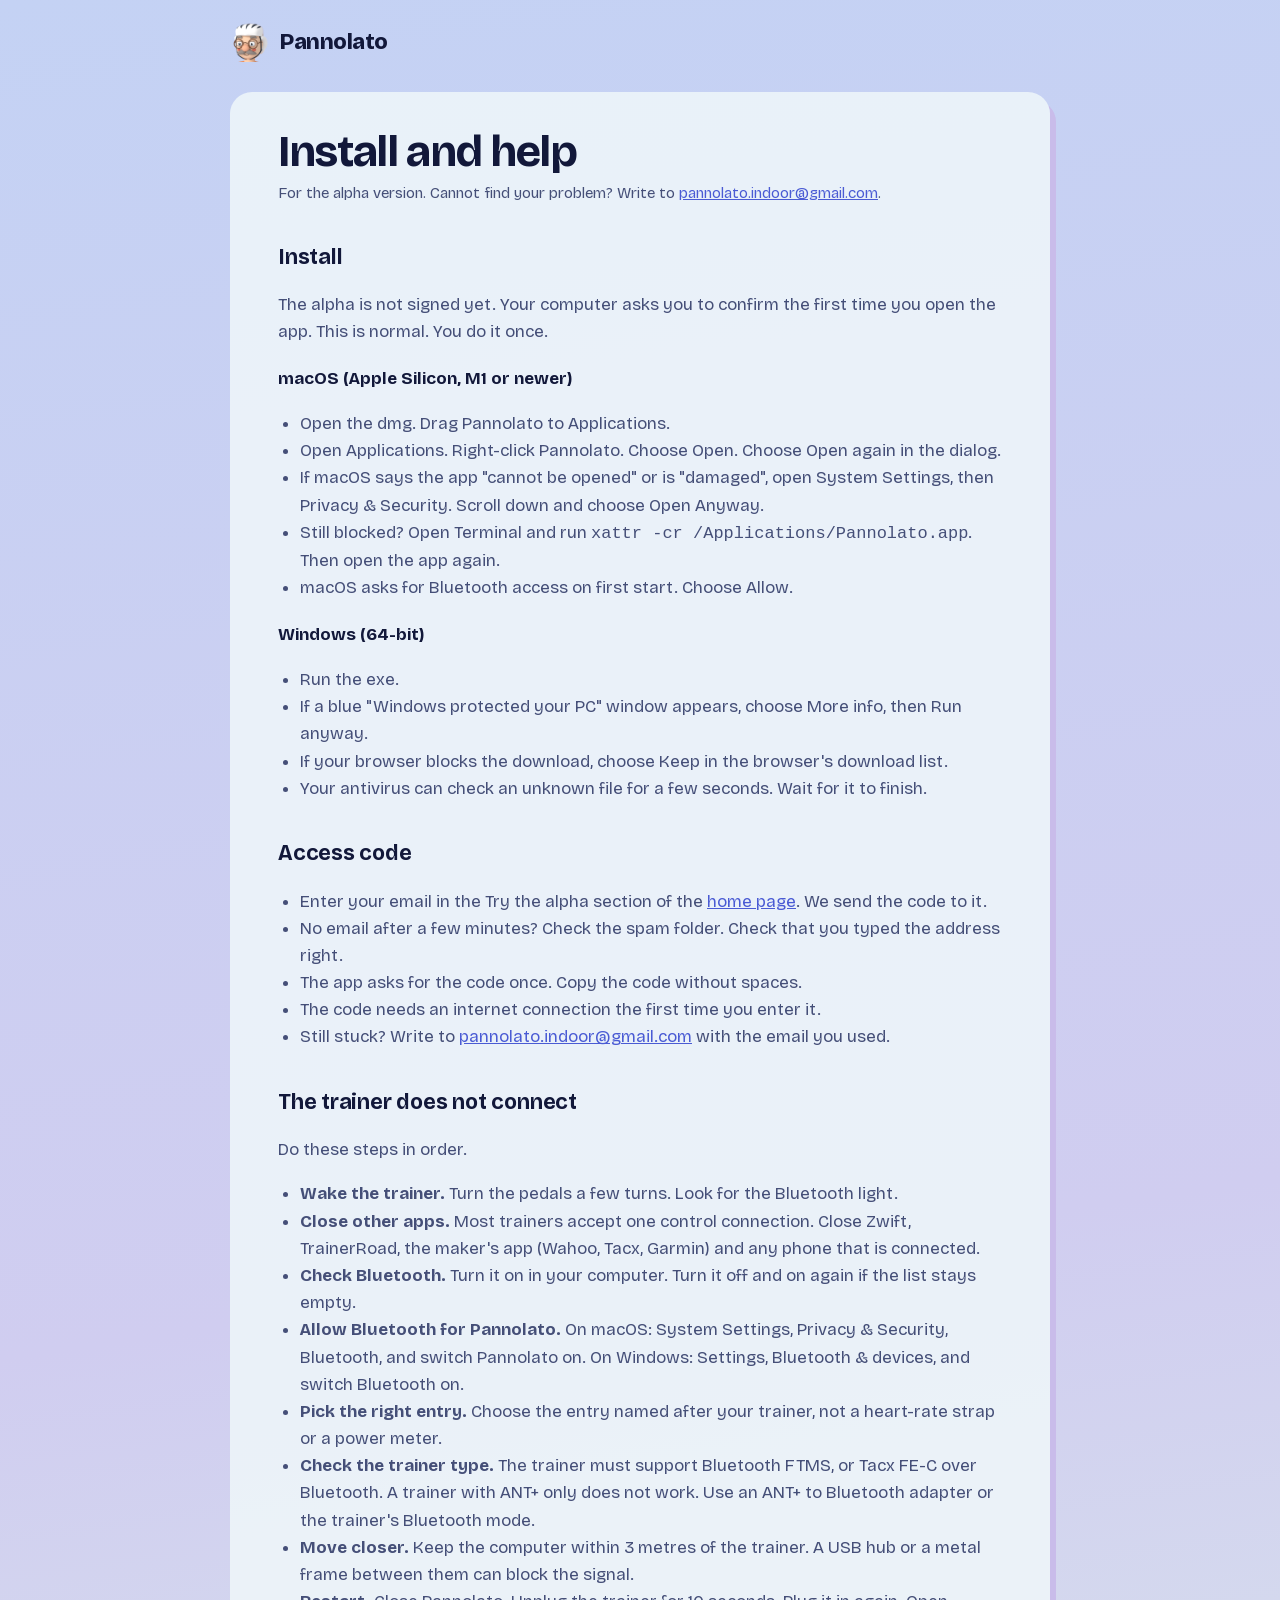
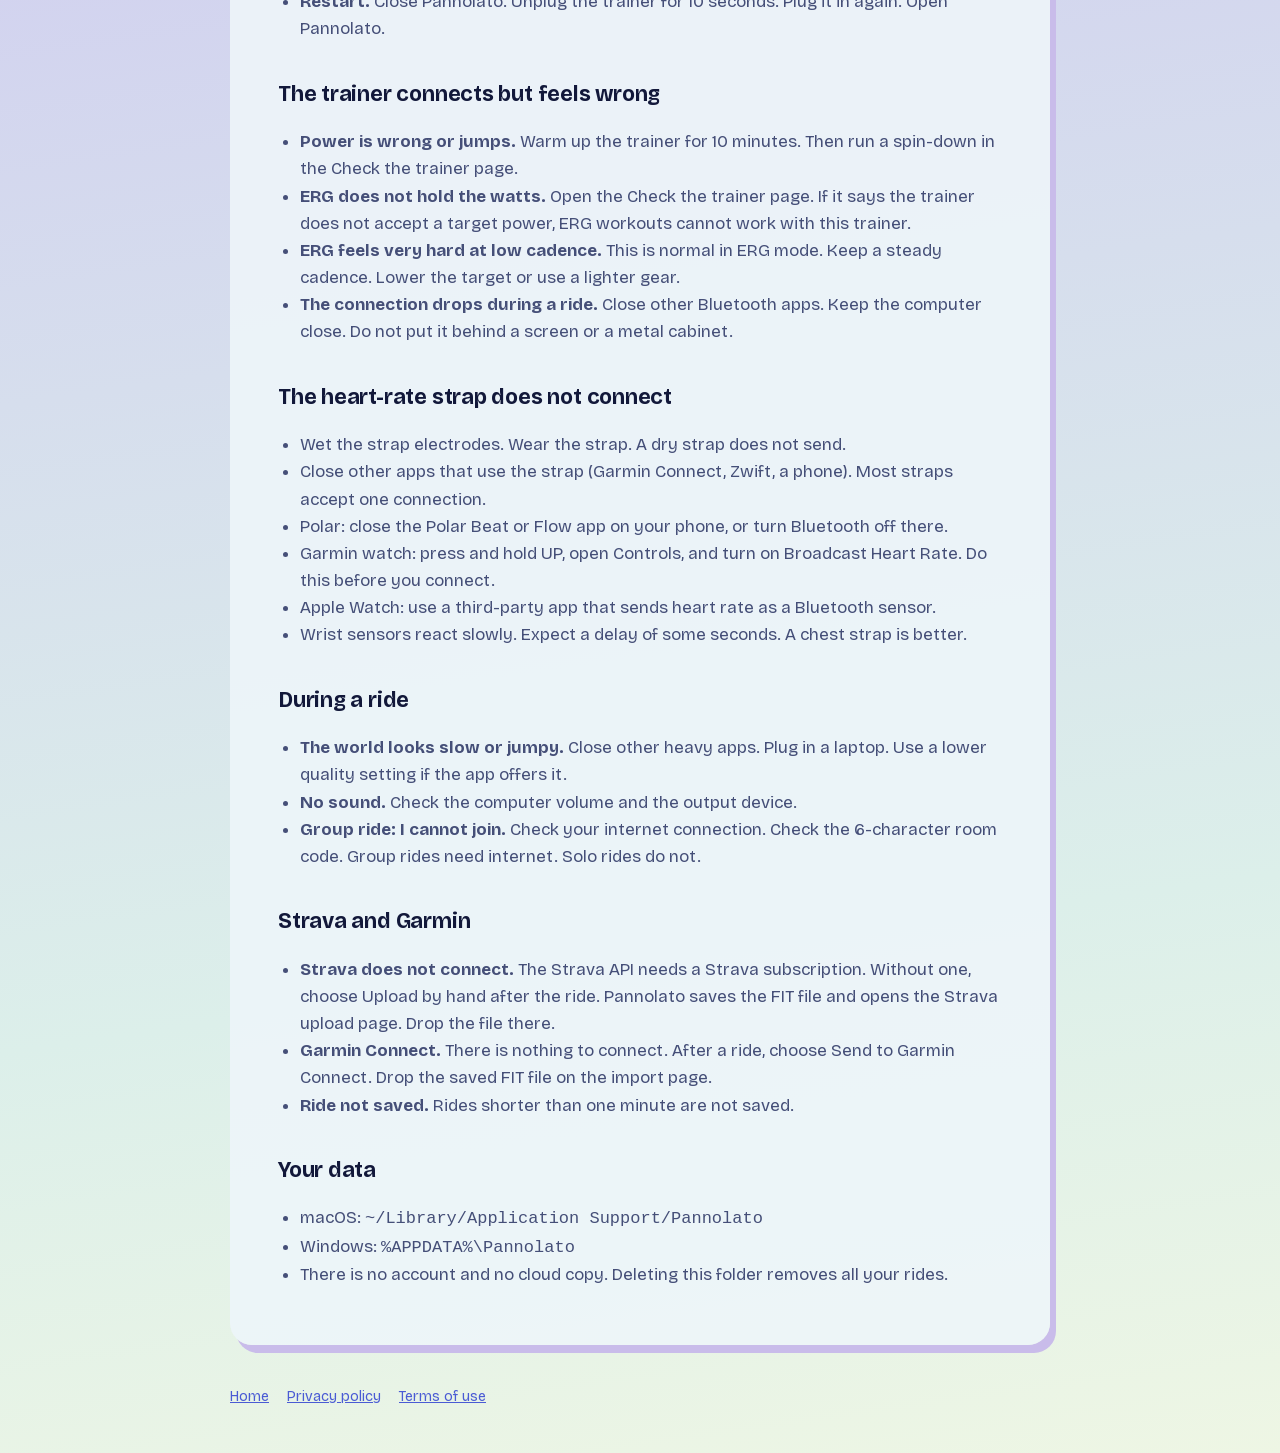
==== help.html @ 12bbee68 "Website: add install and troubleshooting guide" ====
<!doctype html>
<html lang="en">
<head>
<meta charset="utf-8">
<meta name="viewport" content="width=device-width, initial-scale=1">
<title>Pannolato: install and help</title>
<meta name="description" content="How to install Pannolato on Mac and Windows, and what to do when the trainer, the heart-rate strap or the access code does not work.">
<link rel="icon" href="media/logo.png">
<link rel="stylesheet" href="legal.css">
</head>
<body>
<header><div class="wrap"><a class="brand" href="./"><img src="media/logo.png" alt="" width="40" height="40"><b>Pannolato</b></a></div></header>

<div class="wrap">
<main>
  <h1>Install and help</h1>
  <p class="meta">For the alpha version. Cannot find your problem? Write to <a href="mailto:pannolato.indoor@gmail.com">pannolato.indoor@gmail.com</a>.</p>

  <h2 id="install">Install</h2>
  <p>The alpha is not signed yet. Your computer asks you to confirm the first time you open the app. This is normal. You do it once.</p>

  <h3>macOS (Apple Silicon, M1 or newer)</h3>
  <ul>
    <li>Open the dmg. Drag Pannolato to Applications.</li>
    <li>Open Applications. Right-click Pannolato. Choose Open. Choose Open again in the dialog.</li>
    <li>If macOS says the app "cannot be opened" or is "damaged", open System Settings, then Privacy &amp; Security. Scroll down and choose Open Anyway.</li>
    <li>Still blocked? Open Terminal and run <code>xattr -cr /Applications/Pannolato.app</code>. Then open the app again.</li>
    <li>macOS asks for Bluetooth access on first start. Choose Allow.</li>
  </ul>

  <h3>Windows (64-bit)</h3>
  <ul>
    <li>Run the exe.</li>
    <li>If a blue "Windows protected your PC" window appears, choose More info, then Run anyway.</li>
    <li>If your browser blocks the download, choose Keep in the browser's download list.</li>
    <li>Your antivirus can check an unknown file for a few seconds. Wait for it to finish.</li>
  </ul>

  <h2 id="code">Access code</h2>
  <ul>
    <li>Enter your email in the Try the alpha section of the <a href="./#download">home page</a>. We send the code to it.</li>
    <li>No email after a few minutes? Check the spam folder. Check that you typed the address right.</li>
    <li>The app asks for the code once. Copy the code without spaces.</li>
    <li>The code needs an internet connection the first time you enter it.</li>
    <li>Still stuck? Write to <a href="mailto:pannolato.indoor@gmail.com">pannolato.indoor@gmail.com</a> with the email you used.</li>
  </ul>

  <h2 id="trainer">The trainer does not connect</h2>
  <p>Do these steps in order.</p>
  <ul>
    <li><b>Wake the trainer.</b> Turn the pedals a few turns. Look for the Bluetooth light.</li>
    <li><b>Close other apps.</b> Most trainers accept one control connection. Close Zwift, TrainerRoad, the maker's app (Wahoo, Tacx, Garmin) and any phone that is connected.</li>
    <li><b>Check Bluetooth.</b> Turn it on in your computer. Turn it off and on again if the list stays empty.</li>
    <li><b>Allow Bluetooth for Pannolato.</b> On macOS: System Settings, Privacy &amp; Security, Bluetooth, and switch Pannolato on. On Windows: Settings, Bluetooth &amp; devices, and switch Bluetooth on.</li>
    <li><b>Pick the right entry.</b> Choose the entry named after your trainer, not a heart-rate strap or a power meter.</li>
    <li><b>Check the trainer type.</b> The trainer must support Bluetooth FTMS, or Tacx FE-C over Bluetooth. A trainer with ANT+ only does not work. Use an ANT+ to Bluetooth adapter or the trainer's Bluetooth mode.</li>
    <li><b>Move closer.</b> Keep the computer within 3 metres of the trainer. A USB hub or a metal frame between them can block the signal.</li>
    <li><b>Restart.</b> Close Pannolato. Unplug the trainer for 10 seconds. Plug it in again. Open Pannolato.</li>
  </ul>

  <h2 id="trainer-issues">The trainer connects but feels wrong</h2>
  <ul>
    <li><b>Power is wrong or jumps.</b> Warm up the trainer for 10 minutes. Then run a spin-down in the Check the trainer page.</li>
    <li><b>ERG does not hold the watts.</b> Open the Check the trainer page. If it says the trainer does not accept a target power, ERG workouts cannot work with this trainer.</li>
    <li><b>ERG feels very hard at low cadence.</b> This is normal in ERG mode. Keep a steady cadence. Lower the target or use a lighter gear.</li>
    <li><b>The connection drops during a ride.</b> Close other Bluetooth apps. Keep the computer close. Do not put it behind a screen or a metal cabinet.</li>
  </ul>

  <h2 id="hr">The heart-rate strap does not connect</h2>
  <ul>
    <li>Wet the strap electrodes. Wear the strap. A dry strap does not send.</li>
    <li>Close other apps that use the strap (Garmin Connect, Zwift, a phone). Most straps accept one connection.</li>
    <li>Polar: close the Polar Beat or Flow app on your phone, or turn Bluetooth off there.</li>
    <li>Garmin watch: press and hold UP, open Controls, and turn on Broadcast Heart Rate. Do this before you connect.</li>
    <li>Apple Watch: use a third-party app that sends heart rate as a Bluetooth sensor.</li>
    <li>Wrist sensors react slowly. Expect a delay of some seconds. A chest strap is better.</li>
  </ul>

  <h2 id="ride">During a ride</h2>
  <ul>
    <li><b>The world looks slow or jumpy.</b> Close other heavy apps. Plug in a laptop. Use a lower quality setting if the app offers it.</li>
    <li><b>No sound.</b> Check the computer volume and the output device.</li>
    <li><b>Group ride: I cannot join.</b> Check your internet connection. Check the 6-character room code. Group rides need internet. Solo rides do not.</li>
  </ul>

  <h2 id="upload">Strava and Garmin</h2>
  <ul>
    <li><b>Strava does not connect.</b> The Strava API needs a Strava subscription. Without one, choose Upload by hand after the ride. Pannolato saves the FIT file and opens the Strava upload page. Drop the file there.</li>
    <li><b>Garmin Connect.</b> There is nothing to connect. After a ride, choose Send to Garmin Connect. Drop the saved FIT file on the import page.</li>
    <li><b>Ride not saved.</b> Rides shorter than one minute are not saved.</li>
  </ul>

  <h2 id="data">Your data</h2>
  <ul>
    <li>macOS: <code>~/Library/Application Support/Pannolato</code></li>
    <li>Windows: <code>%APPDATA%\Pannolato</code></li>
    <li>There is no account and no cloud copy. Deleting this folder removes all your rides.</li>
  </ul>
</main>

<footer>
  <a href="./">Home</a>
  <a href="privacy.html">Privacy policy</a>
  <a href="terms.html">Terms of use</a>
</footer>
</div>
</body>
</html>
---- legal.css ----
/* Shared style of the legal pages (privacy, terms). Same tokens as index.html. */
@font-face {
  font-family: "Bricolage Grotesque"; font-style: normal; font-weight: 400 800; font-display: swap;
  src: url(media/bricolage-latin.woff2) format("woff2");
}
:root {
  color-scheme: light;
  --ink: #232b4f; --ink-dark: #12183a; --grey: #454f78; --line: #b5bedb; --blue: #4a5bd4;
  --mustard: #eeb04a; --print: #c9bcea; --panel: rgba(238, 245, 250, 0.9);
}
* { box-sizing: border-box; }
body {
  margin: 0; color: var(--ink); background: linear-gradient(172deg, #c4d2f4 0%, #d0cdf0 42%, #dcefea 82%, #eef6e4 100%);
  background-color: #d0cdf0; font: 17px/1.6 "Bricolage Grotesque", system-ui, sans-serif; -webkit-font-smoothing: antialiased;
}
a { color: var(--blue); }
a:focus-visible { outline: 3px solid var(--blue); outline-offset: 3px; }
.wrap { width: min(820px, 100% - 32px); margin-inline: auto; }
header { padding: 22px 0; }
.brand { display: inline-flex; align-items: center; gap: 10px; text-decoration: none; color: var(--ink-dark); }
.brand img { width: 40px; height: 40px; }
.brand b { font-size: 1.4rem; font-weight: 800; letter-spacing: -0.02em; }
main {
  background: var(--panel); border-radius: 22px; padding: 36px clamp(20px, 5vw, 48px) 40px; margin-bottom: 40px;
  box-shadow: 6px 8px 0 var(--print);
}
h1 { margin: 0 0 6px; font-size: clamp(2rem, 5vw, 2.8rem); line-height: 1.05; letter-spacing: -0.03em; color: var(--ink-dark); }
h2 { margin: 34px 0 8px; font-size: 1.35rem; color: var(--ink-dark); letter-spacing: -0.01em; }
h3 { margin: 20px 0 4px; font-size: 1.08rem; color: var(--ink-dark); }
p, li { color: var(--grey); }
ul { padding-left: 22px; }
.meta { color: var(--grey); font-size: 0.95rem; margin: 0 0 18px; }
table { width: 100%; border-collapse: collapse; font-size: 0.95rem; margin: 10px 0; }
th, td { text-align: left; vertical-align: top; padding: 9px 10px; border-bottom: 1px solid var(--line); }
th { color: var(--ink-dark); }
.scroll { overflow-x: auto; }
mark { background: #ffe3a3; color: var(--ink-dark); padding: 0 4px; border-radius: 4px; }
.draft {
  background: var(--ink-dark); color: #fff; border-radius: 14px; padding: 12px 16px; margin: 0 0 22px; font-size: 0.95rem;
}
.draft b { color: var(--mustard); }
footer { padding: 0 0 48px; color: var(--grey); font-size: 0.9rem; display: flex; flex-wrap: wrap; gap: 18px; }
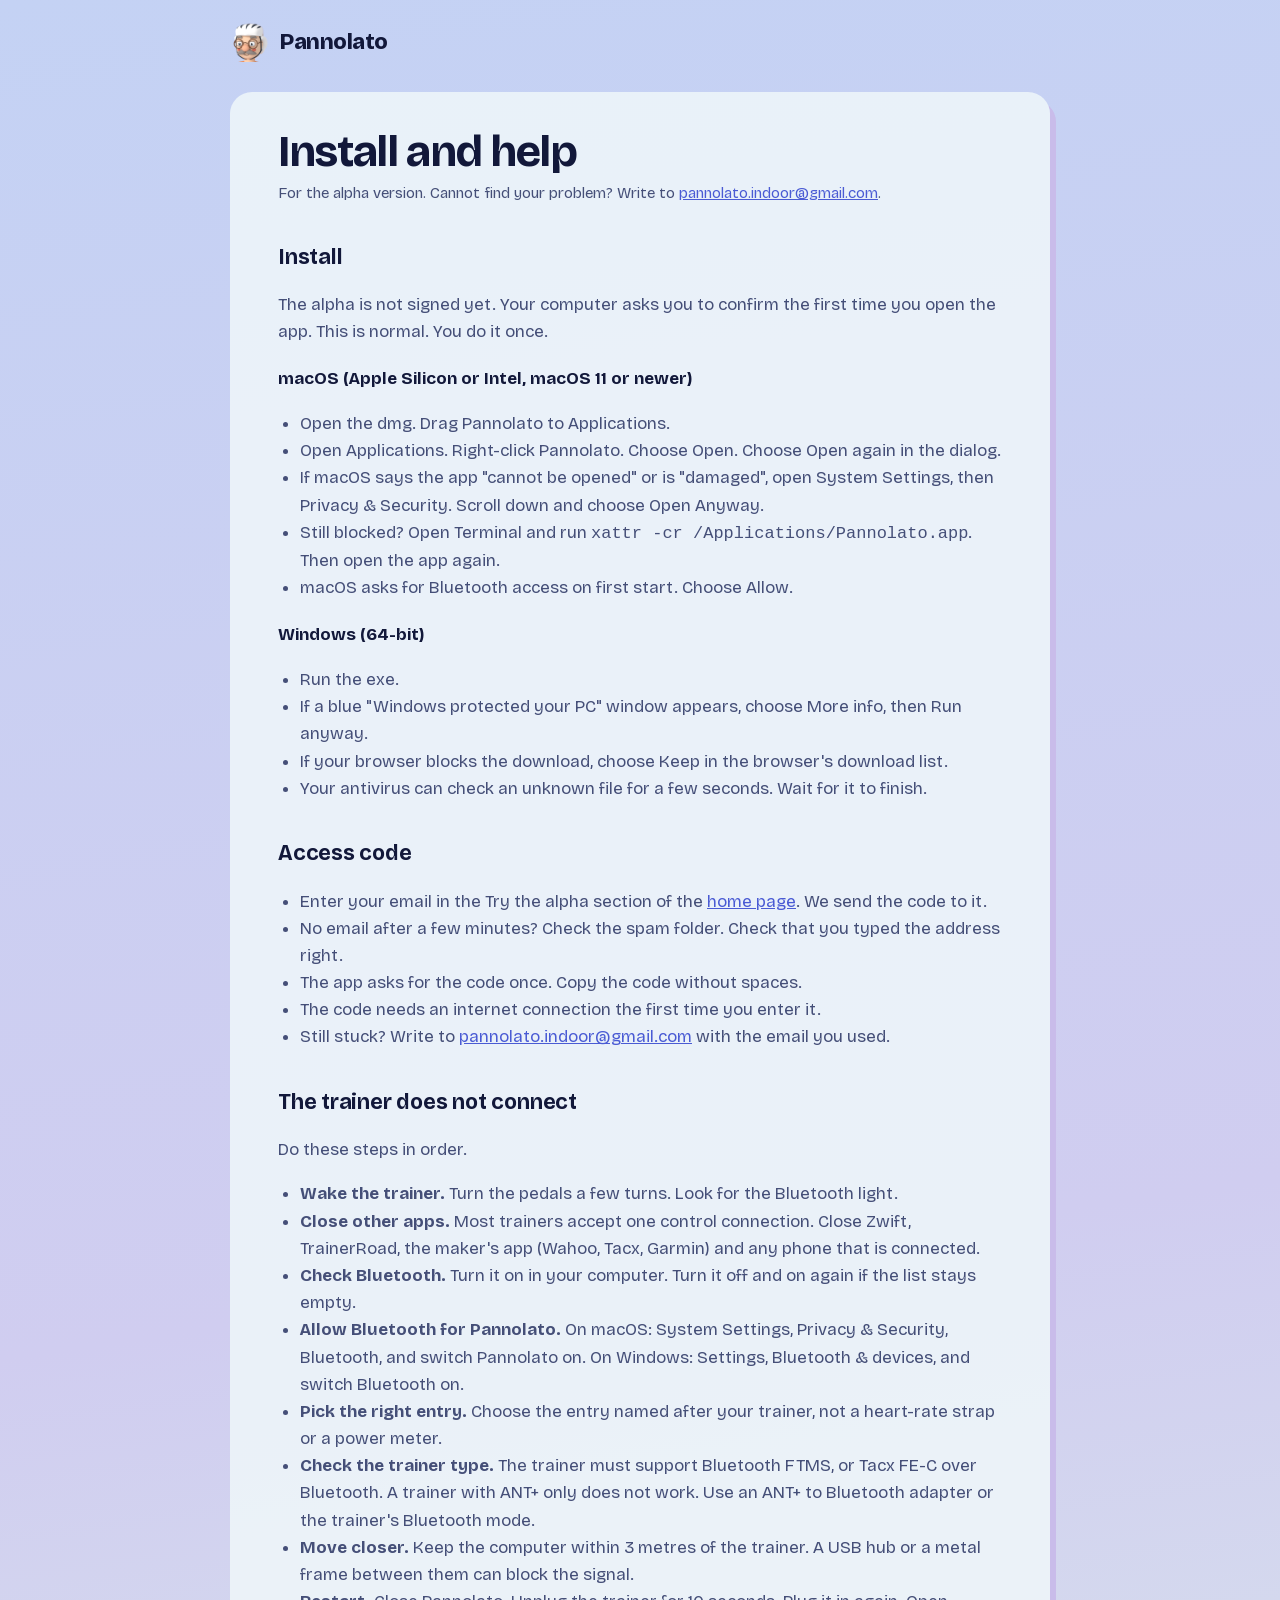
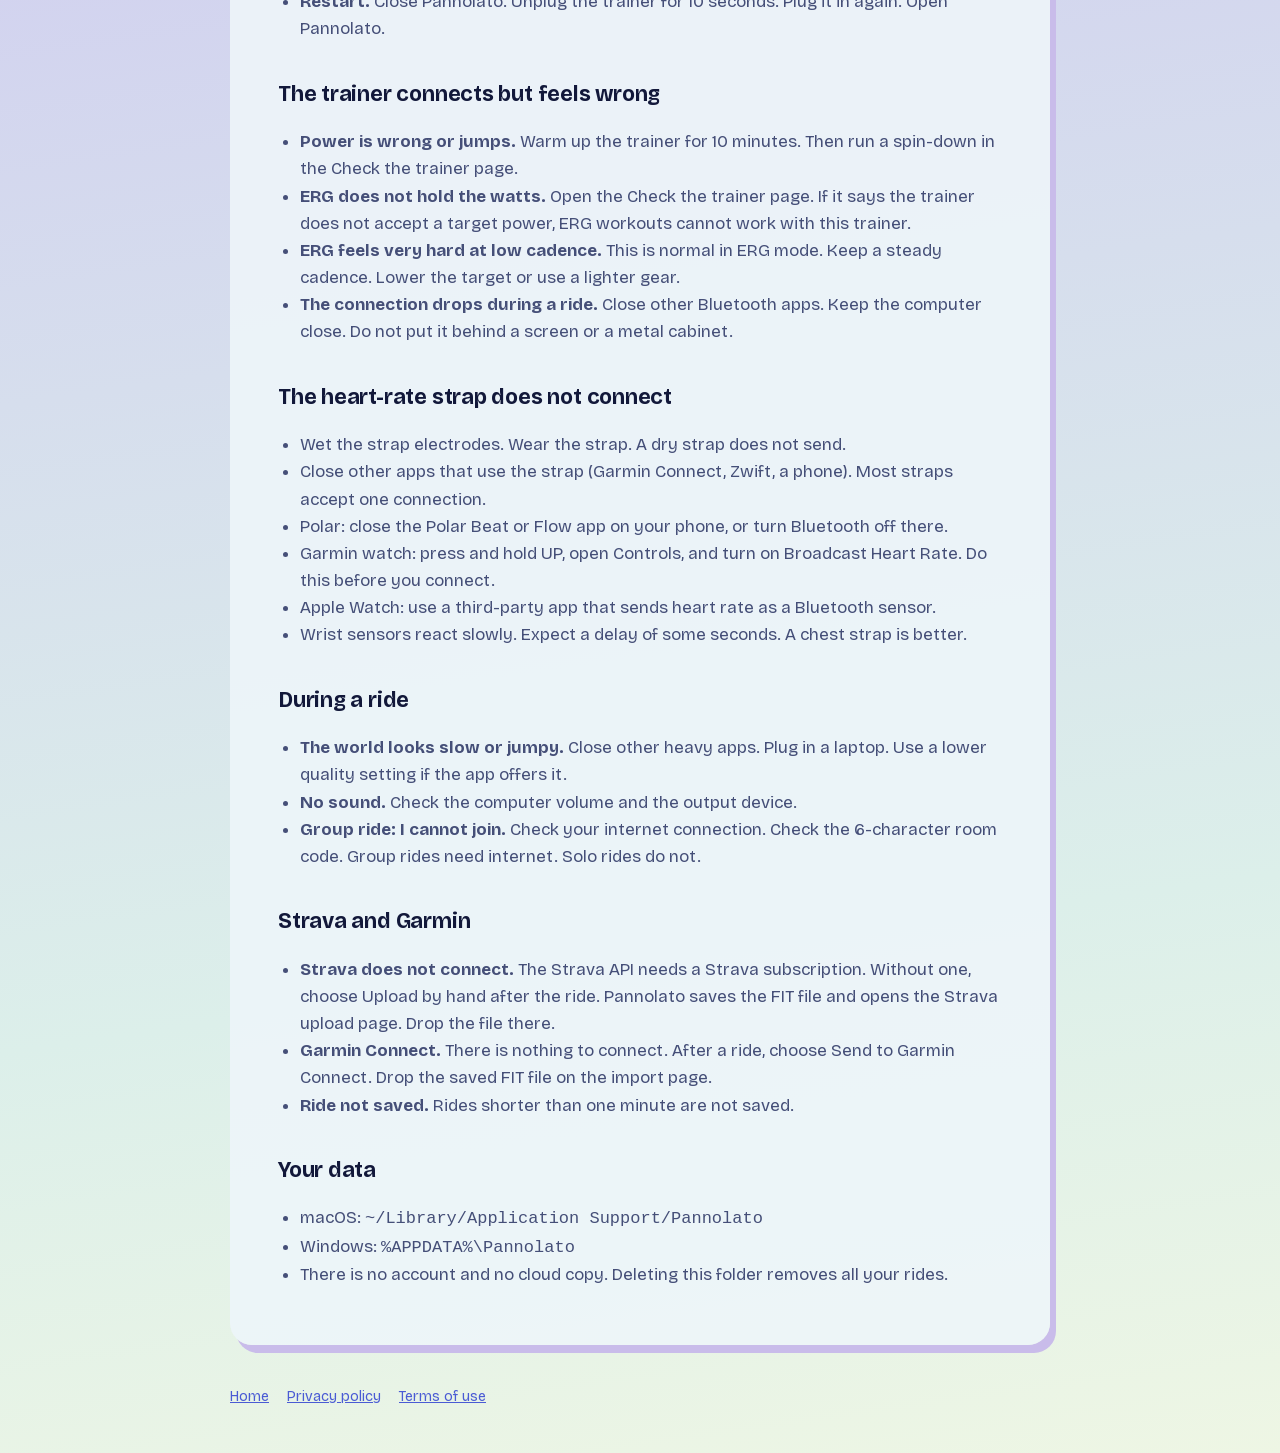
==== commit 9c911601: "Website: routes, Imola, feedback and waitlist sections, new clips, Intel Mac download; README for 0." ====
--- a/help.html
+++ b/help.html
@@ -19,7 +19,7 @@
   <h2 id="install">Install</h2>
   <p>The alpha is not signed yet. Your computer asks you to confirm the first time you open the app. This is normal. You do it once.</p>
 
-  <h3>macOS (Apple Silicon, M1 or newer)</h3>
+  <h3>macOS (Apple Silicon or Intel, macOS 11 or newer)</h3>
   <ul>
     <li>Open the dmg. Drag Pannolato to Applications.</li>
     <li>Open Applications. Right-click Pannolato. Choose Open. Choose Open again in the dialog.</li>
